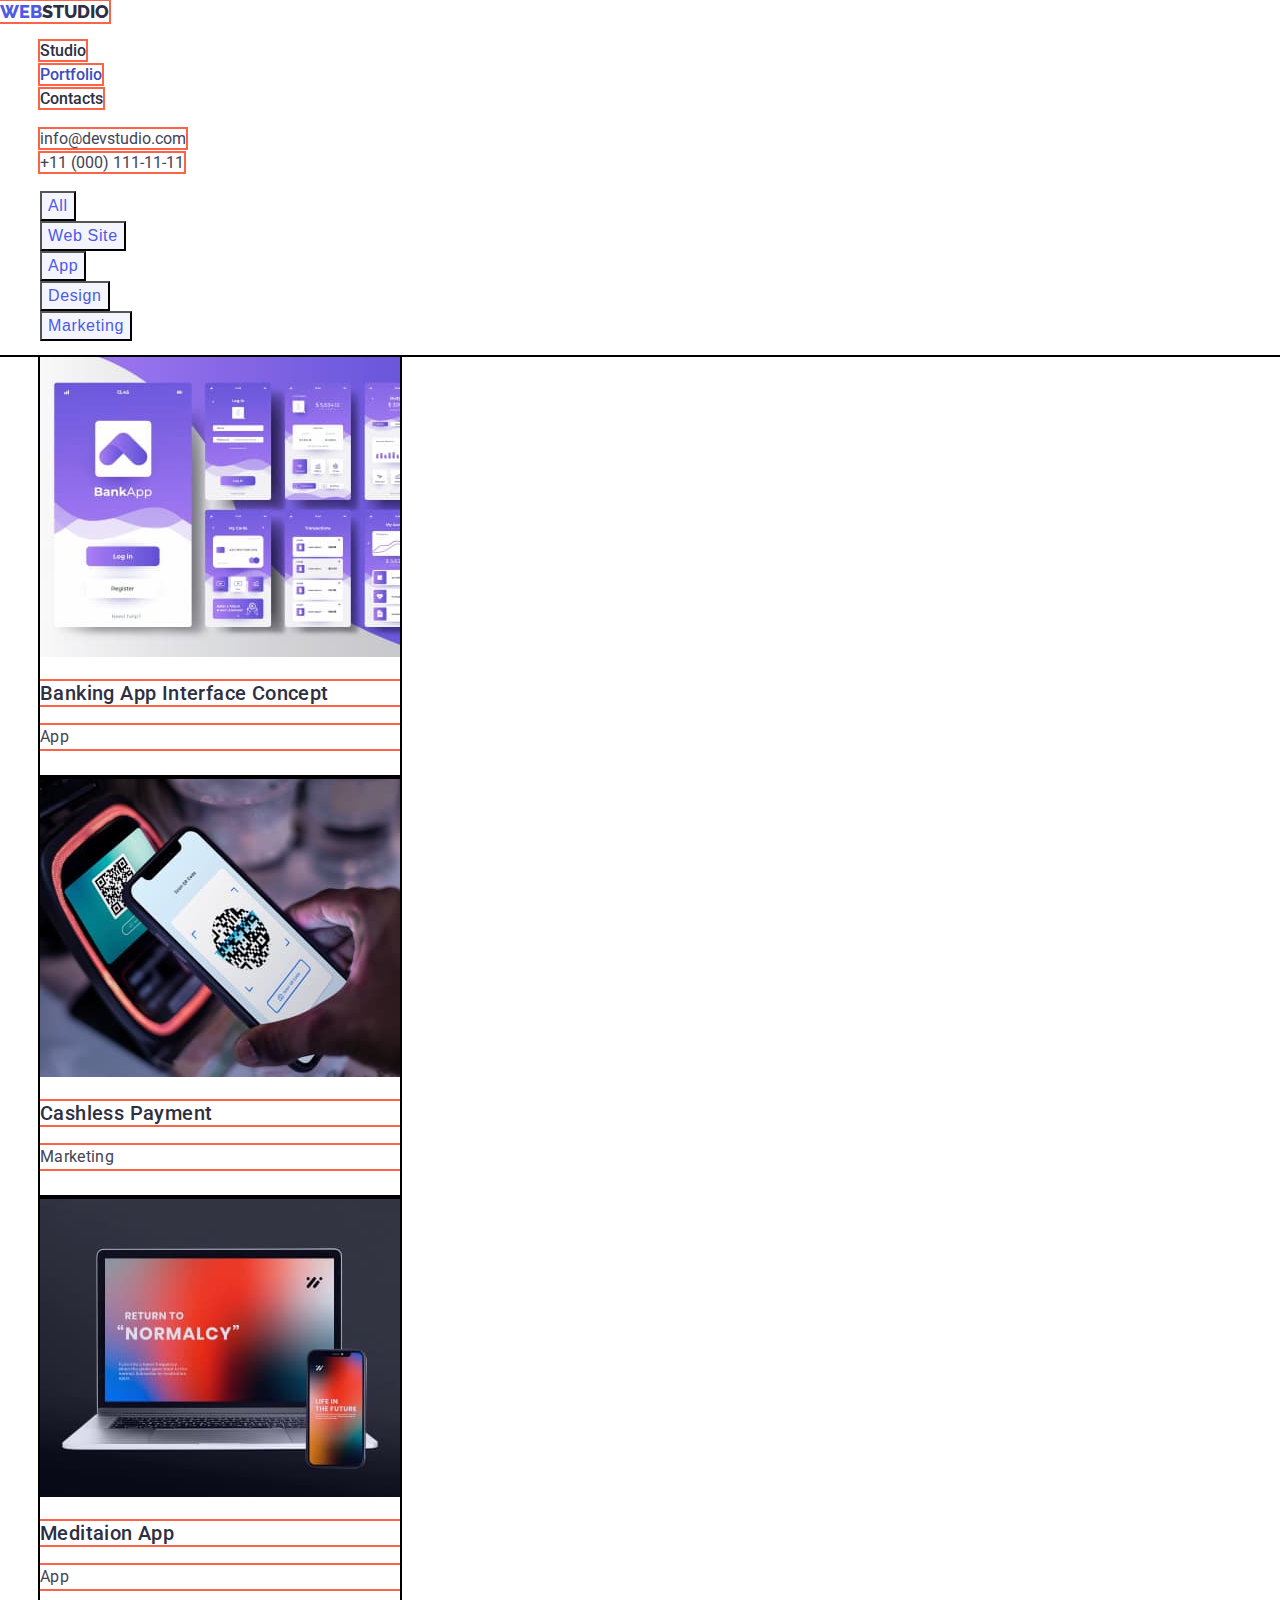
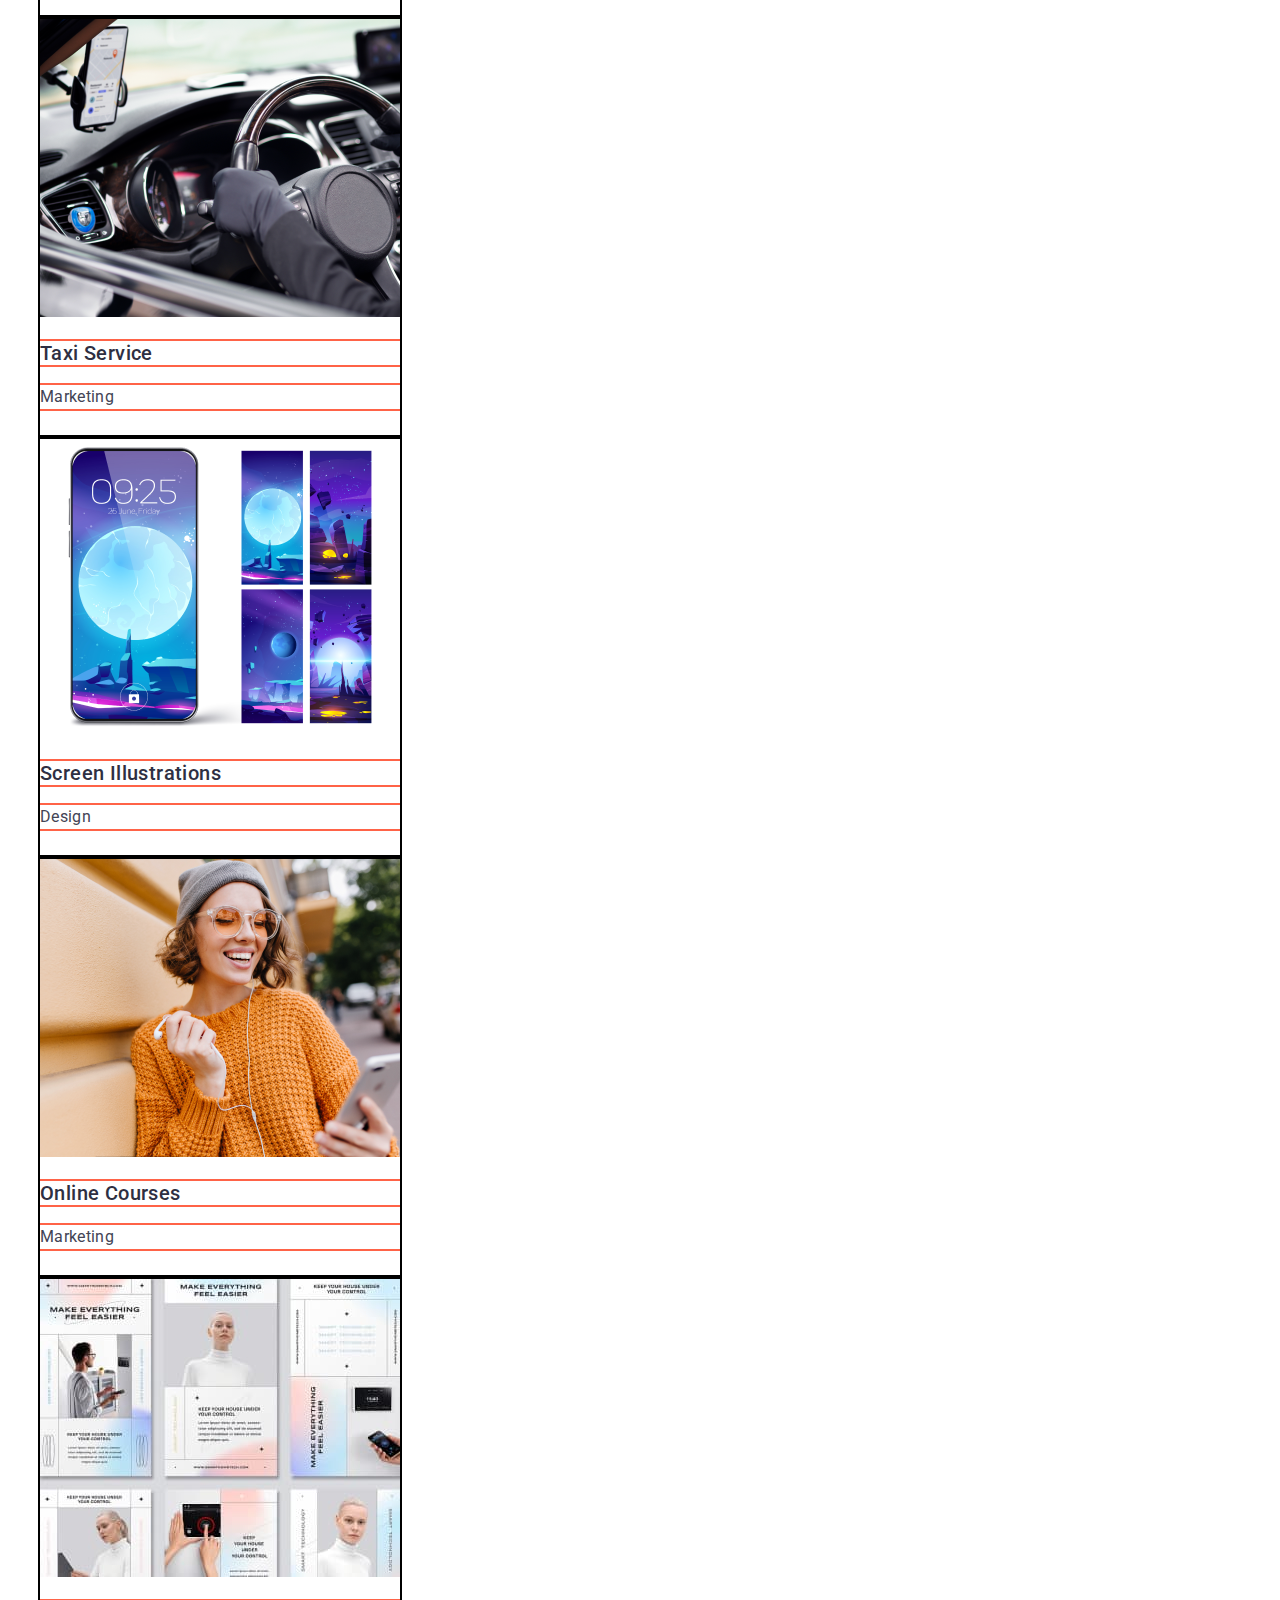
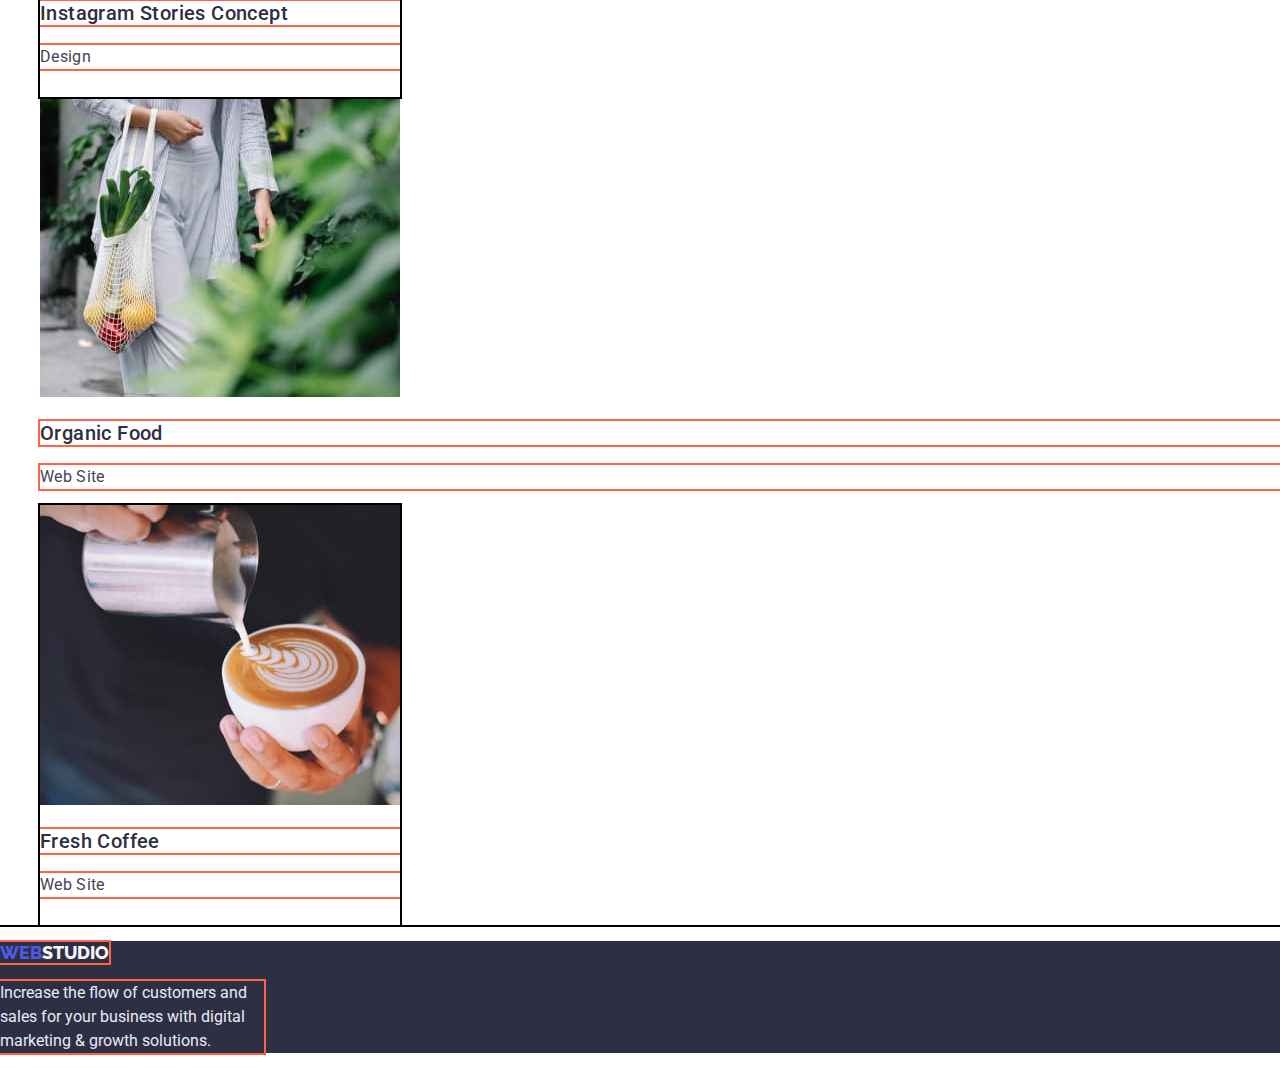
==== portfolio.html @ aebc84b5 "Initial commit" ====
<!DOCTYPE html>
<html lang="en">
  <head>
    <meta charset="UTF-8" />
    <meta http-equiv="X-UA-Compatible" content="IE=edge" />
    <meta name="viewport" content="width=device-width, initial-scale=1.0" />
    <title>WebStudio</title>
    <link rel="stylesheet" href="./css/styles.css" />

    <link rel="preconnect" href="https://fonts.googleapis.com" />
    <link rel="preconnect" href="https://fonts.gstatic.com" crossorigin />
    <link
      href="https://fonts.googleapis.com/css2?family=Raleway:wght@800&family=Roboto:wght@400;500;700;900&display=swap"
      rel="stylesheet"
    />
  </head>
  <body>
    <!-- Top line -->
    <header>
      <nav>
        <a href="./index.html" class="logo-web"
          >WEB<span class="logo-header">STUDIO</span></a
        >

        <ul>
          <li><a class="navigation" href="./index.html">Studio</a></li>
          <li><a class="navigation current" href="./portfolio.html">Portfolio</a></li>
          <li><a class="navigation" href="">Contacts</a></li>
        </ul>
      </nav>
      <address class="address">
        <ul>
          <li><a href="mailto:info@devstudio.com">info@devstudio.com</a></li>
          <li><a href="tel:+110001111111">+11 (000) 111-11-11</a></li>
        </ul>
      </address>
    </header>

    <!-- Main content Portfolio -->

    <main>
      <!-- Filters -->
      <section>
        <ul>
          <li>
            <button type="button" class="btn-filtrs">All</button>
          </li>
          <li>
            <button type="button" class="btn-filtrs">Web Site</button>
          </li>
          <li>
            <button type="button" class="btn-filtrs">App</button>
          </li>
          <li>
            <button type="button" class="btn-filtrs">Design</button>
          </li>
          <li>
            <button type="button" class="btn-filtrs">Marketing</button>
          </li>
        </ul>
        <h1 class="visually-hidden">our portfolio</h1>
        <h2 class="visually-hidden">work examples</h2>
        <ul class="section-portfolio">
          <li class="portfolio-cart">
            <img
              src="./images/img(4).jpg"
              alt="Banking App screenshot"
              width="360"
            />
            <h3 class="portf-title">Banking App Interface Concept</h3>
            <p class="portf-paragrafe">App</p>
          </li>
          <li class="portfolio-cart">
            <img src="./images/img(5).jpg" alt="Pay by phone" width="360" />
            <h3 class="portf-title">Cashless Payment</h3>
            <p class="portf-paragrafe">Marketing</p>
          </li>
          <li class="portfolio-cart">
            <img
              src="./images/img(6).jpg"
              alt="App on laptop ahd phone"
              width="360"
            />
            <h3 class="portf-title">Meditaion App</h3>
            <p class="portf-paragrafe">App</p>
          </li>
          <li class="portfolio-cart">
            <img
              src="./images/img-4.1.png"
              alt="Driver in the car"
              width="360"
            />
            <h3 class="portf-title">Taxi Service</h3>
            <p class="portf-paragrafe">Marketing</p>
          </li>
          <li class="portfolio-cart">
            <img
              src="./images/img-5.1.png"
              alt="Screen Illustrations in phone"
              width="360"
            />
            <h3 class="portf-title">Screen Illustrations</h3>
            <p class="portf-paragrafe">Design</p>
          </li>
          <li class="portfolio-cart">
            <img
              src="./images/img-6.1.png"
              alt="woman with phone"
              width="360"
            />
            <h3 class="portf-title">Online Courses</h3>
            <p class="portf-paragrafe">Marketing</p>
          </li>
          <li class="portfolio-cart">
            <img src="./images/row3.1.jpg" alt="Examples concept" width="360" />
            <h3 class="portf-title">Instagram Stories Concept</h3>
            <p class="portf-paragrafe">Design</p>
          </li>
          <li>
            <img src="./images/row3.2.jpg" alt="Fruit in a bag" width="360" />
            <h3 class="portf-title">Organic Food</h3>
            <p class="portf-paragrafe">Web Site</p>
          </li>
          <li class="portfolio-cart">
            <img
              src="./images/row3.3.jpg"
              alt="Make a cappuccino"
              width="360"
            />
            <h3 class="portf-title">Fresh Coffee</h3>
            <p class="portf-paragrafe">Web Site</p>
          </li>
        </ul>
      </section>
    </main>

    <!-- Footer -->
    <footer>
      <a href="./index.html" class="logo-web"
        >Web<span class="logo-footer">Studio</span></a
      >
      <p class="footer-text">
        Increase the flow of customers and sales for your business with digital
        marketing & growth solutions.
      </p>
    </footer>
  </body>
</html>
---- css/styles.css ----
html {
  box-sizing: border-box;
}

*,
*::before,
*::after {
  box-sizing: inherit;
}

:root {
  --brand-color: #2e2f42;
  --subtitle-color-text: #2e2f42;
  --text-paragrafe-font-size: 16px;
  --text-paragrafe-color: #434455;
}

body {
  margin: 0;
  font-family: "Roboto", sans-serif;
  color: #434455;
}

ul {
  list-style-type: none;
}

a {
  text-decoration: none;
}

.visually-hidden {
  position: absolute;
  white-space: nowrap;
  width: 1px;
  height: 1px;
  overflow: hidden;
  border: 0;
  padding: 0;
  clip: rect(0 0 0 0);
  clip-path: inset(50%);
  margin: -1px;
}

/* -----------------------------TOP LINE----------------------------------------- */
.logo-web {
  color: #4d5ae5;
  font-family: "Raleway";
  font-style: normal;
  font-weight: 800;
  font-size: 18px;
  line-height: 1.3;
  text-transform: uppercase;
  outline: 2px solid tomato;
}

.logo-header {
  color: var(--subtitle-color-text);
}

.navigation {
  font-family: "Roboto";
  font-style: normal;
  font-weight: 500;
  font-size: 16px;
  line-height: 1.5;
  color: var(--subtitle-color-text);
  outline: 2px solid tomato;
}

.navigation:hover,
.navigation:focus,
.navigation.current {
  color: #404bbf;
}

.address a {
  font-style: normal;
  font-size: 16px;
  line-height: 1.5;
  color: #434455;
  outline: 2px solid tomato;
}

.address a:hover,
.address a:focus {
  color: #404bbf;
}

/* --------------------------------- FOOTER---------------------------------*/

footer {
  background: var(--brand-color);
}

.logo-footer {
  font-weight: 800;
  font-size: 18px;
  line-height: 1.3;
  text-transform: uppercase;
  color: #f4f4fd;
}

.footer-text {
  font-size: var(--text-paragrafe-font-size);
  line-height: 1.5;
  width: 264px;
  height: 72px;
  color: #e7e9fc;
  outline: 2px solid tomato;
}

/* -------------------------------- MAIN ---------------------------- */
.button {
  font-family: inherit;
  font-weight: 500;
  font-size: 16px;
  line-height: 1.5;
  cursor: pointer;
  color: #ffffff;
  background: #4d5ae5;
  outline: 2px solid tomato;
}

.button:hover,
.button:focus {
  color: #ffffff;
  background: #404bbf;
}

.btn-filtrs {
  font-weight: 500;
  font-size: 16px;
  line-height: 1.5;
  letter-spacing: 0.04em;
  cursor: pointer;
  background: #f4f4fd;
  color: #4d5ae5;
}

.btn-filtrs:hover,
.btn-filtrs:focus {
  background: #404bbf;
  color: #ffffff;
}

.page-web-studio {
  background: var(--brand-color);
  outline: 2px solid tomato;
}

.title {
  font-size: 56px;
  line-height: 1.1;
  color: #ffffff;
  outline: 2px solid tomato;
}

.strategy-cart {
  outline: 2px solid black;
}

.subtitle {
  font-weight: 500;
  font-size: 20px;
  line-height: 1.2;
  letter-spacing: 0.02em;
  color: var(--subtitle-color-text);
  outline: 2px solid tomato;
}

.text {
  font-size: var(--text-paragrafe-font-size);
  line-height: 1.5;
  letter-spacing: 0.02em;
  color: var(--text-paragrafe-color);
  outline: 2px solid tomato;
}

.team-name {
  font-weight: 500;
  font-size: 20px;
  line-height: 1.2;
  letter-spacing: 0.02em;
  color: var(--subtitle-color-text);
  outline: 2px solid tomato;
}

.pretitle {
  font-size: 36px;
  line-height: 1.1;
  letter-spacing: 0.02em;
  color: var(--subtitle-color-text);
  outline: 2px solid black;
}

.img-sect-two {
  outline: 2px solid tomato;
}


/* -----------PORTFOLIO--------------------- */

.team-section {
  background-color: #f4f4fd;
  outline: 2px solid black;
}
.team-cart {
  background-color: #ffffff;
  outline: 2px solid black;
}

.portf-title {
  font-weight: 500;
  font-size: 20px;
  line-height: 1.2;
  letter-spacing: 0.02em;
  color: var(--subtitle-color-text);
  outline: 2px solid tomato;
}

.team-paragrafe {
  font-size: var(--text-paragrafe-font-size);
  line-height: 1.5;
  letter-spacing: 0.02em;
  color: var(--text-paragrafe-color);
  outline: 2px solid tomato;
}

.section-portfolio {
  outline: 2px solid black;
}

.portfolio-cart {
  width: 360px;
  height: 420px;
  background-color: #ffffff;
  outline: 2px solid black;
}

.portf-paragrafe {
  font-size: var(--text-paragrafe-font-size);
  line-height: 1.5;
  letter-spacing: 0.02em;
  color: var(--text-paragrafe-color);
  outline: 2px solid tomato;
}
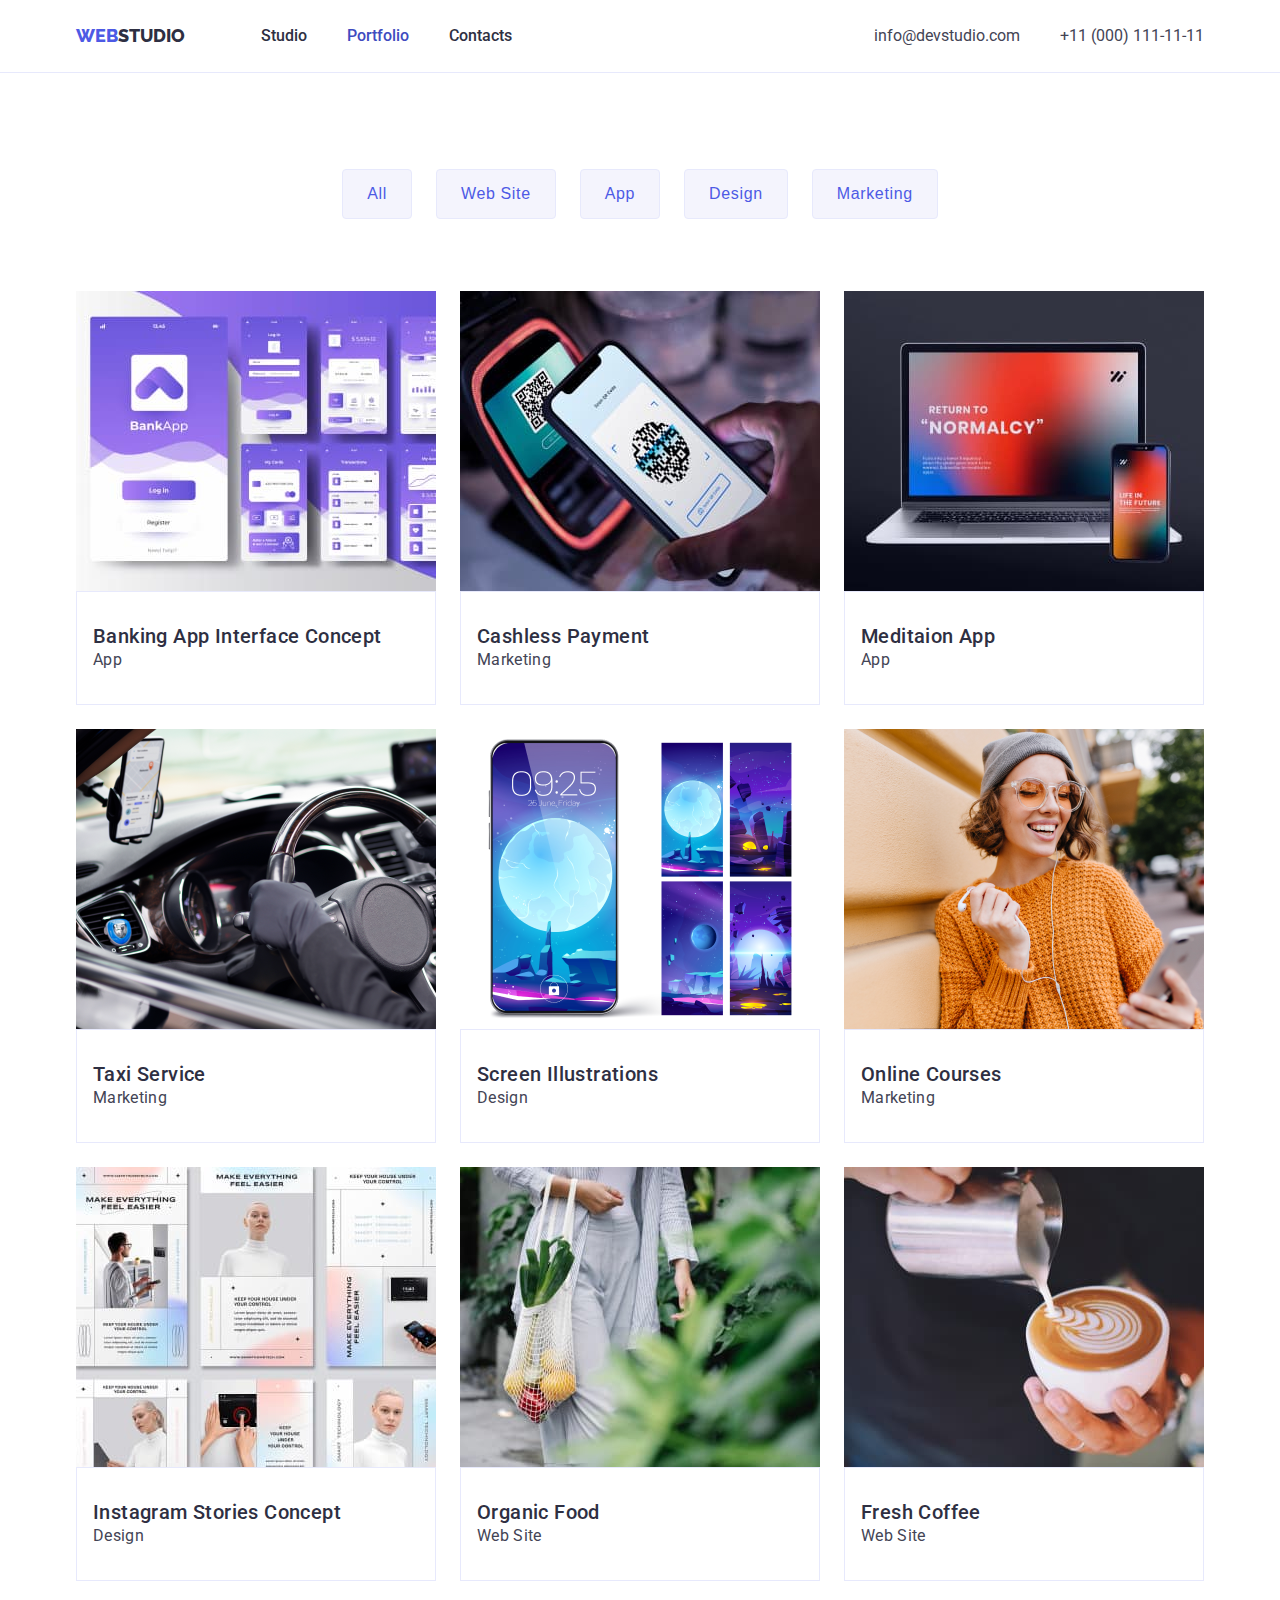
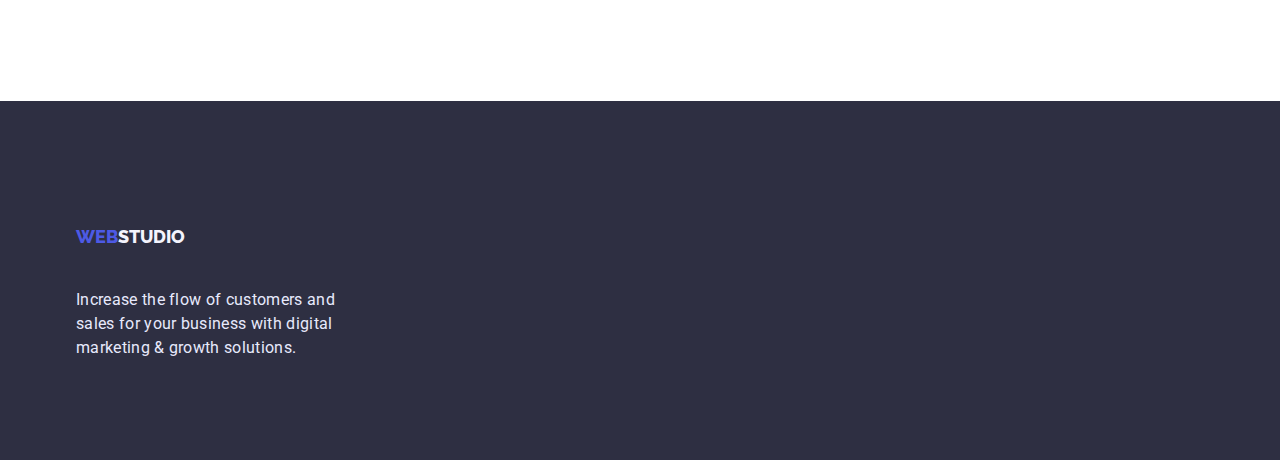
==== commit df18865a: "hw-3" ====
--- a/portfolio.html
+++ b/portfolio.html
@@ -5,56 +5,64 @@
     <meta http-equiv="X-UA-Compatible" content="IE=edge" />
     <meta name="viewport" content="width=device-width, initial-scale=1.0" />
     <title>WebStudio</title>
-    <link rel="stylesheet" href="./css/styles.css" />
-
+  
     <link rel="preconnect" href="https://fonts.googleapis.com" />
     <link rel="preconnect" href="https://fonts.gstatic.com" crossorigin />
     <link
       href="https://fonts.googleapis.com/css2?family=Raleway:wght@800&family=Roboto:wght@400;500;700;900&display=swap"
       rel="stylesheet"
     />
+    <link rel="stylesheet" href="https://cdnjs.cloudflare.com/ajax/libs/modern-normalize/1.1.0/modern-normalize.min.css" integrity="sha512-wpPYUAdjBVSE4KJnH1VR1HeZfpl1ub8YT/NKx4PuQ5NmX2tKuGu6U/JRp5y+Y8XG2tV+wKQpNHVUX03MfMFn9Q==" crossorigin="anonymous" referrerpolicy="no-referrer" />
+    <link rel="stylesheet" href="./css/styles.css" />
   </head>
   <body>
     <!-- Top line -->
-    <header>
-      <nav>
+    <header class="header-conteiner">
+      <div class="corntainer main-nav">
+      
         <a href="./index.html" class="logo-web"
           >WEB<span class="logo-header">STUDIO</span></a
         >
-
-        <ul>
-          <li><a class="navigation" href="./index.html">Studio</a></li>
-          <li><a class="navigation current" href="./portfolio.html">Portfolio</a></li>
-          <li><a class="navigation" href="">Contacts</a></li>
+        <nav>
+        <ul class="navigation-list">
+          <li class="navigation" >
+            <a href="./index.html">Studio</a>
+          </li>
+          <li class="navigation current">
+            <a href="./portfolio.html">Portfolio</a></li>
+          <li class="navigation">
+            <a href="">Contacts</a></li>
         </ul>
       </nav>
-      <address class="address">
-        <ul>
-          <li><a href="mailto:info@devstudio.com">info@devstudio.com</a></li>
-          <li><a href="tel:+110001111111">+11 (000) 111-11-11</a></li>
+      <address class="header-address">
+        <ul class="address">
+          <li class="link-address"><a href="mailto:info@devstudio.com">info@devstudio.com</a></li>
+          <li class="link-address"><a href="tel:+110001111111">+11 (000) 111-11-11</a></li>
         </ul>
       </address>
+    </div>
     </header>
 
     <!-- Main content Portfolio -->
 
     <main>
       <!-- Filters -->
-      <section>
-        <ul>
-          <li>
+      <section class="portfolio-main">
+        <div class="corntainer"> 
+        <ul class="button-portfolio">
+          <li class="button-item">
             <button type="button" class="btn-filtrs">All</button>
           </li>
-          <li>
+          <li class="button-item">
             <button type="button" class="btn-filtrs">Web Site</button>
           </li>
-          <li>
+          <li class="button-item">
             <button type="button" class="btn-filtrs">App</button>
           </li>
-          <li>
+          <li class="button-item">
             <button type="button" class="btn-filtrs">Design</button>
           </li>
-          <li>
+          <li class="button-item">
             <button type="button" class="btn-filtrs">Marketing</button>
           </li>
         </ul>
@@ -67,13 +75,17 @@
               alt="Banking App screenshot"
               width="360"
             />
+            <div class="portfolio-cart-text">
             <h3 class="portf-title">Banking App Interface Concept</h3>
             <p class="portf-paragrafe">App</p>
+          </div>
           </li>
           <li class="portfolio-cart">
             <img src="./images/img(5).jpg" alt="Pay by phone" width="360" />
+            <div class="portfolio-cart-text">
             <h3 class="portf-title">Cashless Payment</h3>
             <p class="portf-paragrafe">Marketing</p>
+          </div>
           </li>
           <li class="portfolio-cart">
             <img
@@ -81,8 +93,10 @@
               alt="App on laptop ahd phone"
               width="360"
             />
+            <div class="portfolio-cart-text">
             <h3 class="portf-title">Meditaion App</h3>
             <p class="portf-paragrafe">App</p>
+          </div>
           </li>
           <li class="portfolio-cart">
             <img
@@ -90,8 +104,10 @@
               alt="Driver in the car"
               width="360"
             />
+            <div class="portfolio-cart-text">
             <h3 class="portf-title">Taxi Service</h3>
             <p class="portf-paragrafe">Marketing</p>
+          </div>
           </li>
           <li class="portfolio-cart">
             <img
@@ -99,8 +115,10 @@
               alt="Screen Illustrations in phone"
               width="360"
             />
+            <div class="portfolio-cart-text">
             <h3 class="portf-title">Screen Illustrations</h3>
             <p class="portf-paragrafe">Design</p>
+          </div>
           </li>
           <li class="portfolio-cart">
             <img
@@ -108,18 +126,24 @@
               alt="woman with phone"
               width="360"
             />
+            <div class="portfolio-cart-text">
             <h3 class="portf-title">Online Courses</h3>
             <p class="portf-paragrafe">Marketing</p>
+          </div>
           </li>
           <li class="portfolio-cart">
             <img src="./images/row3.1.jpg" alt="Examples concept" width="360" />
+            <div class="portfolio-cart-text">
             <h3 class="portf-title">Instagram Stories Concept</h3>
             <p class="portf-paragrafe">Design</p>
+          </div>
           </li>
-          <li>
+          <li class="portfolio-cart">
             <img src="./images/row3.2.jpg" alt="Fruit in a bag" width="360" />
+            <div class="portfolio-cart-text">
             <h3 class="portf-title">Organic Food</h3>
             <p class="portf-paragrafe">Web Site</p>
+          </div>
           </li>
           <li class="portfolio-cart">
             <img
@@ -127,22 +151,28 @@
               alt="Make a cappuccino"
               width="360"
             />
+            <div class="portfolio-cart-text">
             <h3 class="portf-title">Fresh Coffee</h3>
             <p class="portf-paragrafe">Web Site</p>
+            </div>
           </li>
         </ul>
+      </div>
       </section>
     </main>
 
     <!-- Footer -->
     <footer>
-      <a href="./index.html" class="logo-web"
-        >Web<span class="logo-footer">Studio</span></a
-      >
-      <p class="footer-text">
-        Increase the flow of customers and sales for your business with digital
-        marketing & growth solutions.
-      </p>
+      <div class="corntainer footer-content">
+        <a href="./index.html" class="logo-web"
+          >Web<span class="logo-footer">Studio</span></a
+        >
+        <p class="footer-text">
+          Increase the flow of customers and sales for your business with
+          digital marketing & growth solutions.
+        </p>
+      </div>
     </footer>
+  </div>
   </body>
 </html>
--- a/css/styles.css
+++ b/css/styles.css
@@ -23,10 +23,29 @@
 
 ul {
   list-style-type: none;
+  margin: 0;
+  padding: 0;
+}
+
+h1,
+h2,
+h3,
+h4,
+h5,
+h6,
+p {
+  margin: 0;
+  padding: 0;
 }
 
 a {
   text-decoration: none;
+}
+
+img {
+  display: block;
+  max-width: 100%;
+  height: auto;
 }
 
 .visually-hidden {
@@ -42,8 +61,34 @@
   margin: -1px;
 }
 
+.corntainer {
+  max-width: 1158px;
+  margin: 0 auto;
+  padding: 0 15px;
+}
+
+
+.section {
+  padding-top: 120px;
+  padding-bottom: 120px;
+}
+
 /* -----------------------------TOP LINE----------------------------------------- */
+
+.header-conteiner {
+  border-bottom: 1px solid #e7e9fc;
+}
+
+.main-nav {
+  display: flex;
+  align-items: center;
+}
+
 .logo-web {
+  display: flex;
+  margin-right: 76px;
+  padding-top: 24px;
+  padding-bottom: 24px;
   color: #4d5ae5;
   font-family: "Raleway";
   font-style: normal;
@@ -51,35 +96,62 @@
   font-size: 18px;
   line-height: 1.3;
   text-transform: uppercase;
-  outline: 2px solid tomato;
 }
 
 .logo-header {
   color: var(--subtitle-color-text);
 }
 
+.navigation-list {
+  display: flex;
+}
+
+.navigation-list .navigation + .navigation {
+  margin-left: 40px;
+}
+
 .navigation {
+  display: inline-block;
+  padding-top: 24px;
+  padding-bottom: 24px;
   font-family: "Roboto";
   font-style: normal;
   font-weight: 500;
   font-size: 16px;
   line-height: 1.5;
-  color: var(--subtitle-color-text);
-  outline: 2px solid tomato;
-}
-
-.navigation:hover,
-.navigation:focus,
-.navigation.current {
+}
+
+.navigation a {
+  color: var(--subtitle-color-text);
+}
+
+.navigation a:hover,
+.navigation a:focus,
+.navigation.current a {
   color: #404bbf;
 }
 
 .address a {
+  display: inline-block;
+  padding-top: 24px;
+  padding-bottom: 24px;
   font-style: normal;
   font-size: 16px;
   line-height: 1.5;
   color: #434455;
-  outline: 2px solid tomato;
+}
+
+.address .link-address + .link-address {
+  margin-left: 40px;
+}
+
+.address {
+  display: flex;
+  margin-left: auto;
+}
+
+.header-address {
+  margin-left: auto;
 }
 
 .address a:hover,
@@ -91,6 +163,11 @@
 
 footer {
   background: var(--brand-color);
+}
+
+.footer-content {
+  padding-top: 100px;
+  padding-bottom: 100px;
 }
 
 .logo-footer {
@@ -102,24 +179,29 @@
 }
 
 .footer-text {
+  padding-top: 16px;
   font-size: var(--text-paragrafe-font-size);
   line-height: 1.5;
+  letter-spacing: 0.02em;
   width: 264px;
-  height: 72px;
   color: #e7e9fc;
-  outline: 2px solid tomato;
 }
 
 /* -------------------------------- MAIN ---------------------------- */
 .button {
+  display: inline-block;
+  border-width: 0px;
+  border-radius: 4px;
+  padding: 16px 32px;
   font-family: inherit;
   font-weight: 500;
   font-size: 16px;
   line-height: 1.5;
+  text-align: center;
   cursor: pointer;
   color: #ffffff;
   background: #4d5ae5;
-  outline: 2px solid tomato;
+  box-shadow: 0px 4px 4px rgba(0, 0, 0, 0.15);
 }
 
 .button:hover,
@@ -128,7 +210,120 @@
   background: #404bbf;
 }
 
+.page-web-studio {
+  padding-top: 188px;
+  padding-bottom: 188px;
+  text-align: center;
+  background: var(--brand-color);
+}
+
+.title {
+  max-width: 524px;
+  margin: 0 auto;
+  margin-top: 0;
+  margin-bottom: 48px;
+  padding: 0 15px;
+  font-size: 56px;
+  line-height: 1.1;
+  text-align: center;
+  color: #ffffff;
+}
+
+
+.doing-item {
+  display: flex;
+}
+
+.strategy-section {
+  padding-top: 120px;
+}
+
+.strategy-list {
+  display: flex;
+  flex-wrap: wrap;
+}
+
+.strategy-cart {
+  width: calc((100% - 72px) / 4);
+  margin-right: 24px;
+}
+
+.strategy-cart:last-child {
+  margin-right: 0px;
+}
+
+.subtitle {
+  margin-bottom: 8px;
+  font-weight: 500;
+  font-size: 20px;
+  line-height: 1.2;
+  letter-spacing: 0.02em;
+  color: var(--subtitle-color-text);
+}
+
+.text {
+  font-size: var(--text-paragrafe-font-size);
+  line-height: 1.5;
+  letter-spacing: 0.02em;
+  width: 264px;
+  color: var(--text-paragrafe-color);
+}
+
+.team-name {
+  margin-bottom: 8px;
+  font-weight: 500;
+  font-size: 20px;
+  line-height: 1.2;
+  letter-spacing: 0.02em;
+  color: var(--subtitle-color-text);
+}
+
+.pretitle {
+  margin-bottom: 72px;
+  text-align: center;
+  font-size: 36px;
+  line-height: 1.1;
+  letter-spacing: 0.02em;
+  color: var(--subtitle-color-text);
+}
+
+.doing-item .img-sect-two + .img-sect-two {
+  margin-left: 24px;
+}
+
+
+.team-section {
+  background-color: #f4f4fd;
+}
+
+.our-team {
+  display: flex;
+  flex-wrap: wrap;
+  gap: 24px;
+}
+
+.team-cart {
+  display: inline-block;
+  flex-basis: calc((100% - 72px) / 4);
+  text-align: center;
+  background-color: #ffffff;
+  border-radius: 0px 0px 4px 4px;
+  box-shadow: 0px 1px 6px rgba(46, 47, 66, 0.08),
+    0px 1px 1px rgba(46, 47, 66, 0.16), 0px 2px 1px rgba(46, 47, 66, 0.08);
+}
+
+.team-text {
+  padding: 32px 16px;
+}
+
+/* -----------PORTFOLIO--------------------- */
+
 .btn-filtrs {
+  display: inline-block;
+  border: 1px solid #e7e9fc;
+  border-radius: 4px;
+  padding: 12px 24px;
+  text-align: center;
   font-weight: 500;
   font-size: 16px;
   line-height: 1.5;
@@ -144,79 +339,28 @@
   color: #ffffff;
 }
 
-.page-web-studio {
-  background: var(--brand-color);
-  outline: 2px solid tomato;
-}
-
-.title {
-  font-size: 56px;
-  line-height: 1.1;
-  color: #ffffff;
-  outline: 2px solid tomato;
-}
-
-.strategy-cart {
-  outline: 2px solid black;
-}
-
-.subtitle {
+.portfolio-main {
+  padding-top: 96px;
+  padding-bottom: 120px;
+}
+
+.button-portfolio {
+  display: flex;
+  flex-wrap: wrap;
+  justify-content: center;
+  align-items: center;
+}
+
+.button-portfolio .button-item + .button-item {
+  margin-left: 24px;
+}
+
+.portf-title {
   font-weight: 500;
   font-size: 20px;
   line-height: 1.2;
   letter-spacing: 0.02em;
   color: var(--subtitle-color-text);
-  outline: 2px solid tomato;
-}
-
-.text {
-  font-size: var(--text-paragrafe-font-size);
-  line-height: 1.5;
-  letter-spacing: 0.02em;
-  color: var(--text-paragrafe-color);
-  outline: 2px solid tomato;
-}
-
-.team-name {
-  font-weight: 500;
-  font-size: 20px;
-  line-height: 1.2;
-  letter-spacing: 0.02em;
-  color: var(--subtitle-color-text);
-  outline: 2px solid tomato;
-}
-
-.pretitle {
-  font-size: 36px;
-  line-height: 1.1;
-  letter-spacing: 0.02em;
-  color: var(--subtitle-color-text);
-  outline: 2px solid black;
-}
-
-.img-sect-two {
-  outline: 2px solid tomato;
-}
-
-
-/* -----------PORTFOLIO--------------------- */
-
-.team-section {
-  background-color: #f4f4fd;
-  outline: 2px solid black;
-}
-.team-cart {
-  background-color: #ffffff;
-  outline: 2px solid black;
-}
-
-.portf-title {
-  font-weight: 500;
-  font-size: 20px;
-  line-height: 1.2;
-  letter-spacing: 0.02em;
-  color: var(--subtitle-color-text);
-  outline: 2px solid tomato;
 }
 
 .team-paragrafe {
@@ -224,18 +368,33 @@
   line-height: 1.5;
   letter-spacing: 0.02em;
   color: var(--text-paragrafe-color);
-  outline: 2px solid tomato;
 }
 
 .section-portfolio {
-  outline: 2px solid black;
+  display: flex;
+  flex-wrap: wrap;
+  padding-top: 72px;
 }
 
 .portfolio-cart {
+  display: inline-block;
   width: 360px;
-  height: 420px;
+  margin-right: 24px;
+  margin-bottom: 24px;
   background-color: #ffffff;
-  outline: 2px solid black;
+}
+
+.portfolio-cart:nth-child(3n) {
+  margin-right: 0px;
+}
+
+.portfolio-cart:nth-last-child(-n + 3) {
+  margin-bottom: 0px;
+}
+
+.portfolio-cart-text {
+  padding: 32px 0px 32px 16px;
+  border: 1px solid #e7e9fc;
 }
 
 .portf-paragrafe {
@@ -243,5 +402,4 @@
   line-height: 1.5;
   letter-spacing: 0.02em;
   color: var(--text-paragrafe-color);
-  outline: 2px solid tomato;
-}
+}
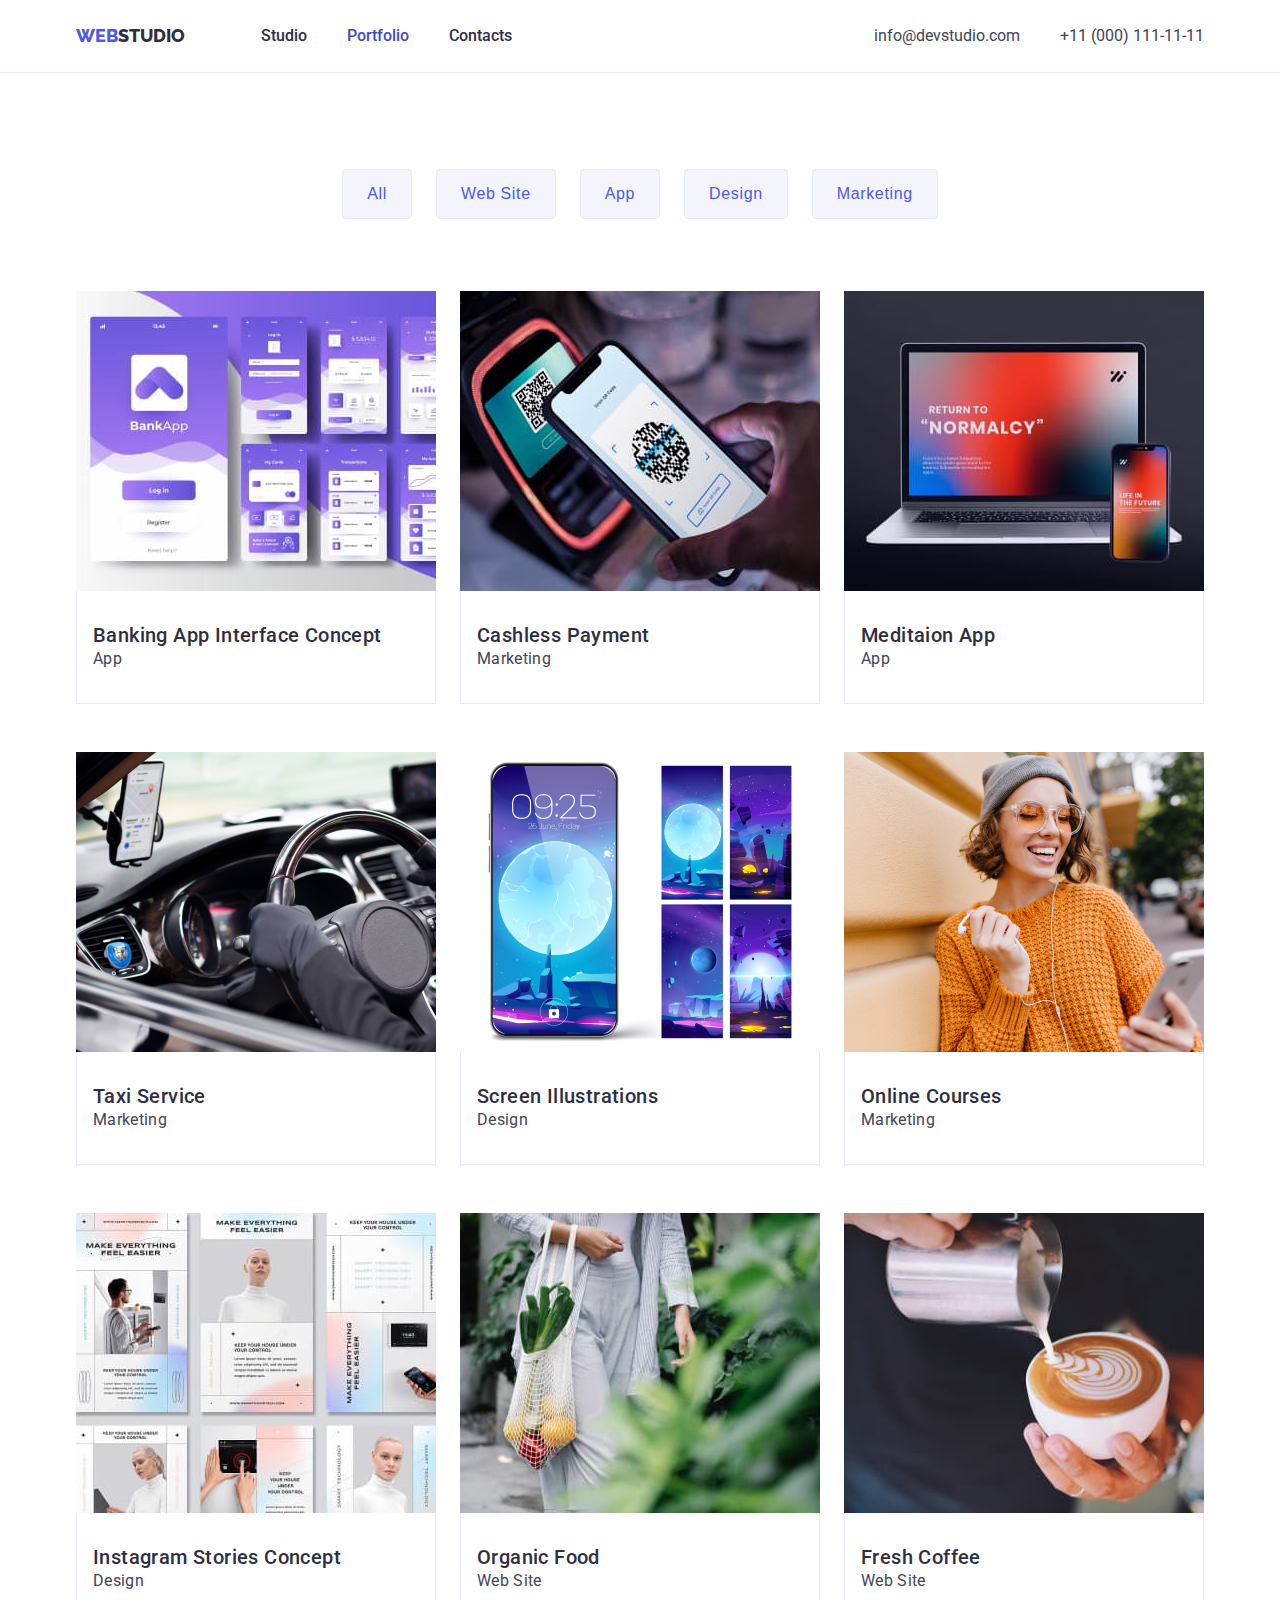
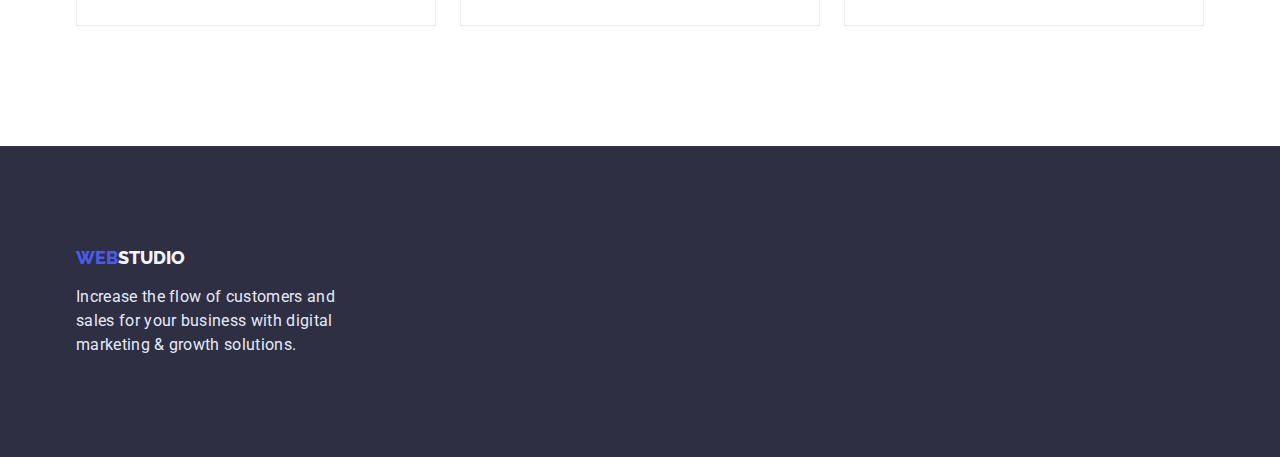
==== commit b7c107c7: "hw-3-fix" ====
--- a/portfolio.html
+++ b/portfolio.html
@@ -5,42 +5,53 @@
     <meta http-equiv="X-UA-Compatible" content="IE=edge" />
     <meta name="viewport" content="width=device-width, initial-scale=1.0" />
     <title>WebStudio</title>
-  
+
     <link rel="preconnect" href="https://fonts.googleapis.com" />
     <link rel="preconnect" href="https://fonts.gstatic.com" crossorigin />
     <link
       href="https://fonts.googleapis.com/css2?family=Raleway:wght@800&family=Roboto:wght@400;500;700;900&display=swap"
       rel="stylesheet"
     />
-    <link rel="stylesheet" href="https://cdnjs.cloudflare.com/ajax/libs/modern-normalize/1.1.0/modern-normalize.min.css" integrity="sha512-wpPYUAdjBVSE4KJnH1VR1HeZfpl1ub8YT/NKx4PuQ5NmX2tKuGu6U/JRp5y+Y8XG2tV+wKQpNHVUX03MfMFn9Q==" crossorigin="anonymous" referrerpolicy="no-referrer" />
+    <link
+      rel="stylesheet"
+      href="https://cdnjs.cloudflare.com/ajax/libs/modern-normalize/1.1.0/modern-normalize.min.css"
+      integrity="sha512-wpPYUAdjBVSE4KJnH1VR1HeZfpl1ub8YT/NKx4PuQ5NmX2tKuGu6U/JRp5y+Y8XG2tV+wKQpNHVUX03MfMFn9Q=="
+      crossorigin="anonymous"
+      referrerpolicy="no-referrer"
+    />
     <link rel="stylesheet" href="./css/styles.css" />
   </head>
   <body>
     <!-- Top line -->
     <header class="header-conteiner">
       <div class="corntainer main-nav">
-      
         <a href="./index.html" class="logo-web"
           >WEB<span class="logo-header">STUDIO</span></a
         >
         <nav>
-        <ul class="navigation-list">
-          <li class="navigation" >
-            <a href="./index.html">Studio</a>
-          </li>
-          <li class="navigation current">
-            <a href="./portfolio.html">Portfolio</a></li>
-          <li class="navigation">
-            <a href="">Contacts</a></li>
-        </ul>
-      </nav>
-      <address class="header-address">
-        <ul class="address">
-          <li class="link-address"><a href="mailto:info@devstudio.com">info@devstudio.com</a></li>
-          <li class="link-address"><a href="tel:+110001111111">+11 (000) 111-11-11</a></li>
-        </ul>
-      </address>
-    </div>
+          <ul class="navigation-list">
+            <li class="navigation">
+              <a href="./index.html">Studio</a>
+            </li>
+            <li class="navigation current">
+              <a href="./portfolio.html">Portfolio</a>
+            </li>
+            <li class="navigation">
+              <a href="">Contacts</a>
+            </li>
+          </ul>
+        </nav>
+        <address class="header-address">
+          <ul class="address">
+            <li class="link-address">
+              <a href="mailto:info@devstudio.com">info@devstudio.com</a>
+            </li>
+            <li class="link-address">
+              <a href="tel:+110001111111">+11 (000) 111-11-11</a>
+            </li>
+          </ul>
+        </address>
+      </div>
     </header>
 
     <!-- Main content Portfolio -->
@@ -48,131 +59,136 @@
     <main>
       <!-- Filters -->
       <section class="portfolio-main">
-        <div class="corntainer"> 
-        <ul class="button-portfolio">
-          <li class="button-item">
-            <button type="button" class="btn-filtrs">All</button>
-          </li>
-          <li class="button-item">
-            <button type="button" class="btn-filtrs">Web Site</button>
-          </li>
-          <li class="button-item">
-            <button type="button" class="btn-filtrs">App</button>
-          </li>
-          <li class="button-item">
-            <button type="button" class="btn-filtrs">Design</button>
-          </li>
-          <li class="button-item">
-            <button type="button" class="btn-filtrs">Marketing</button>
-          </li>
-        </ul>
-        <h1 class="visually-hidden">our portfolio</h1>
-        <h2 class="visually-hidden">work examples</h2>
-        <ul class="section-portfolio">
-          <li class="portfolio-cart">
-            <img
-              src="./images/img(4).jpg"
-              alt="Banking App screenshot"
-              width="360"
-            />
-            <div class="portfolio-cart-text">
-            <h3 class="portf-title">Banking App Interface Concept</h3>
-            <p class="portf-paragrafe">App</p>
-          </div>
-          </li>
-          <li class="portfolio-cart">
-            <img src="./images/img(5).jpg" alt="Pay by phone" width="360" />
-            <div class="portfolio-cart-text">
-            <h3 class="portf-title">Cashless Payment</h3>
-            <p class="portf-paragrafe">Marketing</p>
-          </div>
-          </li>
-          <li class="portfolio-cart">
-            <img
-              src="./images/img(6).jpg"
-              alt="App on laptop ahd phone"
-              width="360"
-            />
-            <div class="portfolio-cart-text">
-            <h3 class="portf-title">Meditaion App</h3>
-            <p class="portf-paragrafe">App</p>
-          </div>
-          </li>
-          <li class="portfolio-cart">
-            <img
-              src="./images/img-4.1.png"
-              alt="Driver in the car"
-              width="360"
-            />
-            <div class="portfolio-cart-text">
-            <h3 class="portf-title">Taxi Service</h3>
-            <p class="portf-paragrafe">Marketing</p>
-          </div>
-          </li>
-          <li class="portfolio-cart">
-            <img
-              src="./images/img-5.1.png"
-              alt="Screen Illustrations in phone"
-              width="360"
-            />
-            <div class="portfolio-cart-text">
-            <h3 class="portf-title">Screen Illustrations</h3>
-            <p class="portf-paragrafe">Design</p>
-          </div>
-          </li>
-          <li class="portfolio-cart">
-            <img
-              src="./images/img-6.1.png"
-              alt="woman with phone"
-              width="360"
-            />
-            <div class="portfolio-cart-text">
-            <h3 class="portf-title">Online Courses</h3>
-            <p class="portf-paragrafe">Marketing</p>
-          </div>
-          </li>
-          <li class="portfolio-cart">
-            <img src="./images/row3.1.jpg" alt="Examples concept" width="360" />
-            <div class="portfolio-cart-text">
-            <h3 class="portf-title">Instagram Stories Concept</h3>
-            <p class="portf-paragrafe">Design</p>
-          </div>
-          </li>
-          <li class="portfolio-cart">
-            <img src="./images/row3.2.jpg" alt="Fruit in a bag" width="360" />
-            <div class="portfolio-cart-text">
-            <h3 class="portf-title">Organic Food</h3>
-            <p class="portf-paragrafe">Web Site</p>
-          </div>
-          </li>
-          <li class="portfolio-cart">
-            <img
-              src="./images/row3.3.jpg"
-              alt="Make a cappuccino"
-              width="360"
-            />
-            <div class="portfolio-cart-text">
-            <h3 class="portf-title">Fresh Coffee</h3>
-            <p class="portf-paragrafe">Web Site</p>
-            </div>
-          </li>
-        </ul>
-      </div>
+        <div class="corntainer">
+          <ul class="button-portfolio">
+            <li class="button-item">
+              <button type="button" class="btn-filtrs">All</button>
+            </li>
+            <li class="button-item">
+              <button type="button" class="btn-filtrs">Web Site</button>
+            </li>
+            <li class="button-item">
+              <button type="button" class="btn-filtrs">App</button>
+            </li>
+            <li class="button-item">
+              <button type="button" class="btn-filtrs">Design</button>
+            </li>
+            <li class="button-item">
+              <button type="button" class="btn-filtrs">Marketing</button>
+            </li>
+          </ul>
+          <h1 class="visually-hidden">our portfolio</h1>
+          <h2 class="visually-hidden">work examples</h2>
+          <ul class="section-portfolio">
+            <li class="portfolio-cart">
+              <img
+                src="./images/img(4).jpg"
+                alt="Banking App screenshot"
+                width="360"
+              />
+              <div class="portfolio-cart-text">
+                <h3 class="portf-title">Banking App Interface Concept</h3>
+                <p class="portf-paragrafe">App</p>
+              </div>
+            </li>
+            <li class="portfolio-cart">
+              <img src="./images/img(5).jpg" alt="Pay by phone" width="360" />
+              <div class="portfolio-cart-text">
+                <h3 class="portf-title">Cashless Payment</h3>
+                <p class="portf-paragrafe">Marketing</p>
+              </div>
+            </li>
+            <li class="portfolio-cart">
+              <img
+                src="./images/img(6).jpg"
+                alt="App on laptop ahd phone"
+                width="360"
+              />
+              <div class="portfolio-cart-text">
+                <h3 class="portf-title">Meditaion App</h3>
+                <p class="portf-paragrafe">App</p>
+              </div>
+            </li>
+            <li class="portfolio-cart">
+              <img
+                src="./images/img-4.1.png"
+                alt="Driver in the car"
+                width="360"
+              />
+              <div class="portfolio-cart-text">
+                <h3 class="portf-title">Taxi Service</h3>
+                <p class="portf-paragrafe">Marketing</p>
+              </div>
+            </li>
+            <li class="portfolio-cart">
+              <img
+                src="./images/img-5.1.png"
+                alt="Screen Illustrations in phone"
+                width="360"
+              />
+              <div class="portfolio-cart-text">
+                <h3 class="portf-title">Screen Illustrations</h3>
+                <p class="portf-paragrafe">Design</p>
+              </div>
+            </li>
+            <li class="portfolio-cart">
+              <img
+                src="./images/img-6.1.png"
+                alt="woman with phone"
+                width="360"
+              />
+              <div class="portfolio-cart-text">
+                <h3 class="portf-title">Online Courses</h3>
+                <p class="portf-paragrafe">Marketing</p>
+              </div>
+            </li>
+            <li class="portfolio-cart">
+              <img
+                src="./images/row3.1.jpg"
+                alt="Examples concept"
+                width="360"
+              />
+              <div class="portfolio-cart-text">
+                <h3 class="portf-title">Instagram Stories Concept</h3>
+                <p class="portf-paragrafe">Design</p>
+              </div>
+            </li>
+            <li class="portfolio-cart">
+              <img src="./images/row3.2.jpg" alt="Fruit in a bag" width="360" />
+              <div class="portfolio-cart-text">
+                <h3 class="portf-title">Organic Food</h3>
+                <p class="portf-paragrafe">Web Site</p>
+              </div>
+            </li>
+            <li class="portfolio-cart">
+              <img
+                src="./images/row3.3.jpg"
+                alt="Make a cappuccino"
+                width="360"
+              />
+              <div class="portfolio-cart-text">
+                <h3 class="portf-title">Fresh Coffee</h3>
+                <p class="portf-paragrafe">Web Site</p>
+              </div>
+            </li>
+          </ul>
+        </div>
       </section>
     </main>
 
     <!-- Footer -->
     <footer>
-      <div class="corntainer footer-content">
-        <a href="./index.html" class="logo-web"
-          >Web<span class="logo-footer">Studio</span></a
-        >
-        <p class="footer-text">
-          Increase the flow of customers and sales for your business with
-          digital marketing & growth solutions.
-        </p>
+      <div class="corntainer">
+        <div class="footer-content">
+          <a href="./index.html" class="logo-web-footer"
+            >Web<span class="logo-footer">Studio</span></a
+          >
+          <p class="footer-text">
+            Increase the flow of customers and sales for your business with
+            digital marketing & growth solutions.
+          </p>
+        </div>
       </div>
     </footer>
-  </div>
   </body>
 </html>
--- a/css/styles.css
+++ b/css/styles.css
@@ -67,7 +67,6 @@
   padding: 0 15px;
 }
 
-
 .section {
   padding-top: 120px;
   padding-bottom: 120px;
@@ -166,8 +165,20 @@
 }
 
 .footer-content {
+  width: 264px;
   padding-top: 100px;
   padding-bottom: 100px;
+}
+
+.logo-web-footer {
+  display: flex;
+  color: #4d5ae5;
+  font-family: "Raleway";
+  font-style: normal;
+  font-weight: 800;
+  font-size: 18px;
+  line-height: 1.3;
+  text-transform: uppercase;
 }
 
 .logo-footer {
@@ -179,11 +190,10 @@
 }
 
 .footer-text {
-  padding-top: 16px;
+  margin-top: 16px;
   font-size: var(--text-paragrafe-font-size);
   line-height: 1.5;
   letter-spacing: 0.02em;
-  width: 264px;
   color: #e7e9fc;
 }
 
@@ -218,17 +228,15 @@
 }
 
 .title {
-  max-width: 524px;
+  max-width: 494px;
   margin: 0 auto;
   margin-top: 0;
   margin-bottom: 48px;
-  padding: 0 15px;
   font-size: 56px;
   line-height: 1.1;
   text-align: center;
   color: #ffffff;
 }
-
 
 .doing-item {
   display: flex;
@@ -290,7 +298,6 @@
 .doing-item .img-sect-two + .img-sect-two {
   margin-left: 24px;
 }
-
 
 .team-section {
   background-color: #f4f4fd;
@@ -318,6 +325,13 @@
 
 /* -----------PORTFOLIO--------------------- */
 
+.button-portfolio {
+  display: flex;
+  flex-wrap: wrap;
+  justify-content: center;
+  align-items: center;
+}
+
 .btn-filtrs {
   display: inline-block;
   border: 1px solid #e7e9fc;
@@ -333,6 +347,14 @@
   color: #4d5ae5;
 }
 
+.button-item {
+  margin-right: 24px;
+}
+
+.button-item:last-child {
+  margin-right: 0;
+}
+
 .btn-filtrs:hover,
 .btn-filtrs:focus {
   background: #404bbf;
@@ -344,17 +366,6 @@
   padding-bottom: 120px;
 }
 
-.button-portfolio {
-  display: flex;
-  flex-wrap: wrap;
-  justify-content: center;
-  align-items: center;
-}
-
-.button-portfolio .button-item + .button-item {
-  margin-left: 24px;
-}
-
 .portf-title {
   font-weight: 500;
   font-size: 20px;
@@ -373,14 +384,14 @@
 .section-portfolio {
   display: flex;
   flex-wrap: wrap;
-  padding-top: 72px;
+  margin-top: 72px;
 }
 
 .portfolio-cart {
   display: inline-block;
   width: 360px;
   margin-right: 24px;
-  margin-bottom: 24px;
+  margin-bottom: 48px;
   background-color: #ffffff;
 }
 
@@ -395,6 +406,7 @@
 .portfolio-cart-text {
   padding: 32px 0px 32px 16px;
   border: 1px solid #e7e9fc;
+  border-top: 0px;
 }
 
 .portf-paragrafe {
